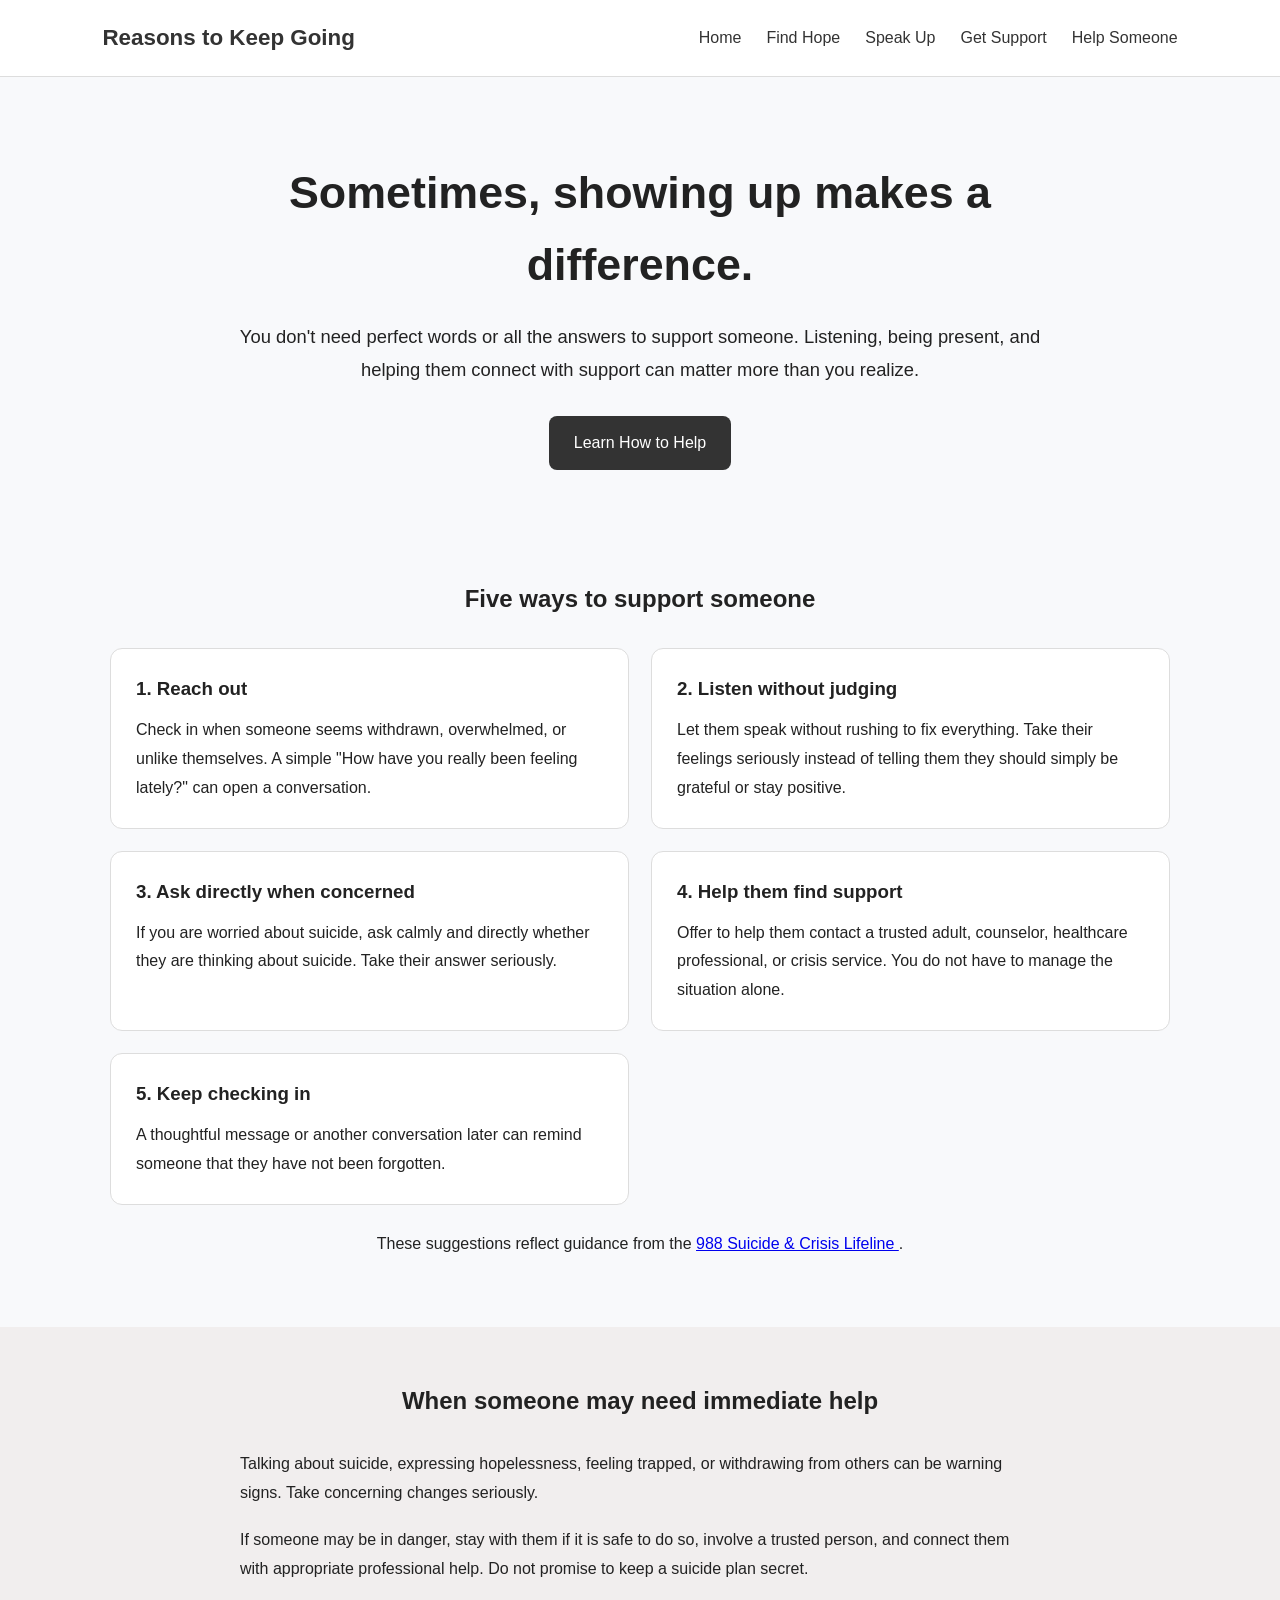
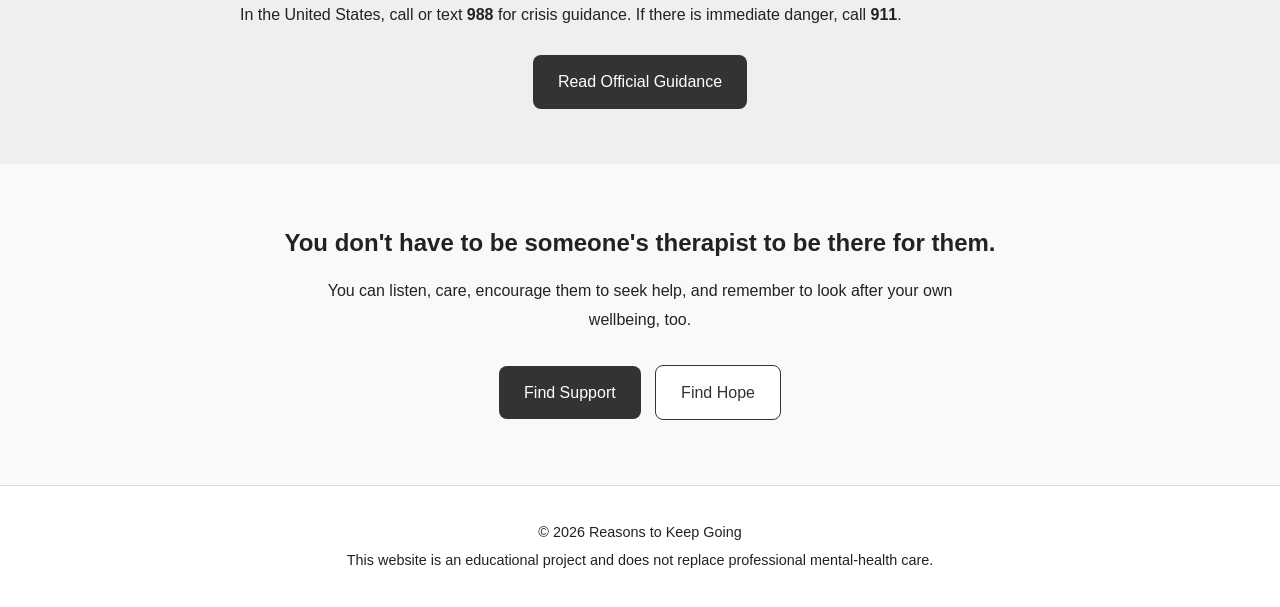
==== help-someone.html @ 3a7e7c44 "I created the help-someone.html file, I also added a new js file to support the interaction menu in " ====
<!DOCTYPE html>
<html lang="en">
<head>
    <meta charset="UTF-8">
    <meta name="viewport" content="width=device-width, initial-scale=1.0">
    <title>Help Someone | Reasons to Keep Going</title>
    <link rel="stylesheet" href="style.css">
</head>

<body>
    <header>
        <nav>
            <a href="index.html" class="logo">Reasons to Keep Going</a>
            <ul>
                <li><a href="index.html">Home</a></li>
                <li><a href="hope.html">Find Hope</a></li>
                <li><a href="speak.html">Speak Up</a></li>
                <li><a href="support.html">Get Support</a></li>
                <li><a href="help-someone.html">Help Someone</a></li>
            </ul>
        </nav>
    </header>

    <main>
        <section class="help-hero">
            <h1>Sometimes, showing up makes a difference.</h1>
            <p>
                You don't need perfect words or all the answers to support
                someone. Listening, being present, and helping them connect
                with support can matter more than you realize.
            </p>
            <a href="#ways-to-help" class="button">Learn How to Help</a>
        </section>

        <section class="help-section" id="ways-to-help">
            <h2>Five ways to support someone</h2>

            <div class="help-grid">
                <article class="help-card">
                    <h3>1. Reach out</h3>
                    <p>
                        Check in when someone seems withdrawn, overwhelmed,
                        or unlike themselves. A simple "How have you really
                        been feeling lately?" can open a conversation.
                    </p>
                </article>

                <article class="help-card">
                    <h3>2. Listen without judging</h3>
                    <p>
                        Let them speak without rushing to fix everything.
                        Take their feelings seriously instead of telling
                        them they should simply be grateful or stay positive.
                    </p>
                </article>

                <article class="help-card">
                    <h3>3. Ask directly when concerned</h3>
                    <p>
                        If you are worried about suicide, ask calmly and
                        directly whether they are thinking about suicide.
                        Take their answer seriously.
                    </p>
                </article>

                <article class="help-card">
                    <h3>4. Help them find support</h3>
                    <p>
                        Offer to help them contact a trusted adult,
                        counselor, healthcare professional, or crisis service.
                        You do not have to manage the situation alone.
                    </p>
                </article>

                <article class="help-card">
                    <h3>5. Keep checking in</h3>
                    <p>
                        A thoughtful message or another conversation later
                        can remind someone that they have not been forgotten.
                    </p>
                </article>
            </div>

            <p class="help-source">
                These suggestions reflect guidance from the
                <a href="https://988lifeline.org/help-someone-else/">
                    988 Suicide & Crisis Lifeline
                </a>.
            </p>
        </section>

        <section class="warning-section">
            <h2>When someone may need immediate help</h2>
            <p>
                Talking about suicide, expressing hopelessness, feeling
                trapped, or withdrawing from others can be warning signs.
                Take concerning changes seriously.
            </p>
            <p>
                If someone may be in danger, stay with them if it is safe
                to do so, involve a trusted person, and connect them with
                appropriate professional help. Do not promise to keep a
                suicide plan secret.
            </p>
            <p>
                In the United States, call or text <strong>988</strong>
                for crisis guidance. If there is immediate danger, call
                <strong>911</strong>.
            </p>
            <a href="https://988lifeline.org/help-someone-else/"
               class="button">
                Read Official Guidance
            </a>
        </section>

        <section class="help-closing">
            <h2>You don't have to be someone's therapist to be there for them.</h2>
            <p>
                You can listen, care, encourage them to seek help,
                and remember to look after your own wellbeing, too.
            </p>
            <a href="support.html" class="button">Find Support</a>
            <a href="hope.html" class="button secondary">Find Hope</a>
        </section>
    </main>

    <footer>
        <p>© 2026 Reasons to Keep Going</p>
        <p>
            This website is an educational project and does not
            replace professional mental-health care.
        </p>
    </footer>
</body>
</html>
---- style.css ----
/* =========================
   GENERAL PAGE SETTINGS
   ========================= */

* {
    box-sizing: border-box;
    margin: 0;
    padding: 0;
}

body {
    font-family: Arial, sans-serif;
    line-height: 1.6;
    background-color: #f8f9fb;
    color: #222;
}


/* =========================
   NAVIGATION
   ========================= */

header {
    background-color: white;
    padding: 20px 8%;
    border-bottom: 1px solid #ddd;
}

nav {
    display: flex;
    justify-content: space-between;
    align-items: center;
}

.logo {
    font-size: 1.4rem;
    font-weight: bold;
    text-decoration: none;
    color: #333;
}

nav ul {
    display: flex;
    list-style: none;
    gap: 25px;
}

nav ul a {
    text-decoration: none;
    color: #333;
}


/* =========================
   HERO SECTION
   ========================= */

.hero {
    min-height: 70vh;
    display: flex;
    justify-content: center;
    align-items: center;
    text-align: center;
    padding: 60px 20px;
}

.hero-content {
    max-width: 800px;
}

.hero h1 {
    font-size: 3.5rem;
    margin-bottom: 20px;
}

.hero p {
    font-size: 1.3rem;
    margin-bottom: 30px;
}


/* =========================
   BUTTONS
   ========================= */

.button {
    display: inline-block;
    padding: 14px 25px;
    margin: 5px;
    text-decoration: none;
    border-radius: 8px;
    background-color: #333;
    color: white;
}

.button.secondary {
    background-color: white;
    color: #333;
    border: 1px solid #333;
}


/* =========================
   INTRODUCTION
   ========================= */

.introduction {
    max-width: 800px;
    margin: auto;
    padding: 70px 20px;
    text-align: center;
}

.introduction h2 {
    font-size: 2rem;
    margin-bottom: 20px;
}

.introduction p {
    margin-bottom: 15px;
}


/* =========================
   OPTIONS
   ========================= */

.options {
    padding: 70px 8%;
    text-align: center;
}

.options h2 {
    margin-bottom: 40px;
}

.option-card {
    background-color: white;
    padding: 30px;
    margin: 15px;
    display: inline-block;
    width: 28%;
    min-width: 250px;
    vertical-align: top;
    border-radius: 12px;
    border: 1px solid #ddd;
}

.option-card h3 {
    margin-bottom: 15px;
}

.option-card p {
    margin-bottom: 20px;
}

.option-card a {
    text-decoration: none;
    font-weight: bold;
}


/* =========================
   CRISIS SUPPORT
   ========================= */

.crisis-section {
    padding: 60px 20px;
    text-align: center;
    background-color: #eee;
}

.crisis-section h2 {
    margin-bottom: 15px;
}

.crisis-section p {
    margin-bottom: 20px;
}

.crisis-section a {
    font-weight: bold;
}


/* =========================
   FOOTER
   ========================= */

footer {
    padding: 30px;
    text-align: center;
    background-color: white;
    border-top: 1px solid #ddd;
}

footer p {
    margin: 5px;
    font-size: 0.9rem;
}

/* =========================
   FIND HOPE PAGE
   ========================= */

.hope-introduction {
    max-width: 800px;
    margin: auto;
    padding: 80px 20px 50px;
    text-align: center;
}

.hope-introduction h1 {
    font-size: 3rem;
    margin-bottom: 20px;
}

.hope-introduction p {
    font-size: 1.2rem;
}


/* =========================
   REASONS
   ========================= */

.reasons {
    padding: 50px 8%;
    text-align: center;
}

.reasons h2 {
    font-size: 2rem;
    margin-bottom: 40px;
}


/* Individual reason cards */

.reason-card {
    display: inline-block;
    vertical-align: top;

    width: 30%;
    min-width: 260px;

    margin: 15px;
    padding: 30px;

    background-color: white;

    border: 1px solid #ddd;
    border-radius: 12px;

    text-align: left;
}


/* Reason card heading */

.reason-card h3 {
    margin-bottom: 15px;
}


/* Reason card paragraph */

.reason-card p {
    line-height: 1.7;
}


/* =========================
   HOPE ACTION
   ========================= */

.hope-action {
    padding: 70px 20px;
    text-align: center;
}

.hope-action h2 {
    margin-bottom: 15px;
}

.hope-action p {
    max-width: 650px;
    margin: 0 auto 25px;
}


/* =========================
   SUPPORT SECTION
   ========================= */

.hope-support {
    padding: 70px 20px;
    text-align: center;
    background-color: #eee;
}

.hope-support h2 {
    margin-bottom: 15px;
}

.hope-support p {
    max-width: 650px;
    margin: 0 auto 25px;
}

/* =========================
   SPEAK UP PAGE
   ========================= */

.speak-introduction {
    max-width: 800px;
    margin: auto;
    padding: 80px 20px 40px;
    text-align: center;
}

.speak-introduction h1 {
    font-size: 3rem;
    margin-bottom: 20px;
}

.speak-introduction p {
    font-size: 1.2rem;
}

.reflection-section {
    max-width: 900px;
    margin: auto;
    padding: 40px 20px 70px;
}

.reflection-section h2 {
    margin-bottom: 15px;
    text-align: center;
}

.reflection-section > p {
    margin-bottom: 30px;
    text-align: center;
}

.prompt-list {
    display: flex;
    flex-wrap: wrap;
    justify-content: center;
    gap: 12px;
    margin-bottom: 35px;
}

.prompt-button {
    padding: 14px 18px;
    background-color: white;
    border: 1px solid #ccc;
    border-radius: 10px;
    font: inherit;
    cursor: pointer;
}

.prompt-button:hover,
.prompt-button:focus-visible {
    border-color: #555;
    background-color: #f0f0f0;
}

.reflection-box {
    padding: 30px;
    background-color: white;
    border: 1px solid #ddd;
    border-radius: 12px;
}

.reflection-box label {
    display: block;
    font-size: 1.2rem;
    font-weight: bold;
    margin-bottom: 8px;
}

#privacy-note {
    margin-bottom: 15px;
    font-size: 0.9rem;
    color: #555;
}

#reflection {
    display: block;
    width: 100%;
    padding: 15px;
    font: inherit;
    line-height: 1.6;
    border: 1px solid #bbb;
    border-radius: 8px;
    resize: vertical;
}

#reflection:focus-visible {
    outline: 2px solid #333;
    outline-offset: 2px;
}

.reflection-actions {
    margin-top: 15px;
}

#reflection-status {
    margin-top: 12px;
    font-size: 0.9rem;
}

.speak-next {
    padding: 65px 20px;
    text-align: center;
    background-color: #eee;
}

.speak-next h2 {
    margin-bottom: 15px;
}

.speak-next p {
    max-width: 650px;
    margin: 0 auto 25px;
}

@media (max-width: 700px) {
    nav {
        flex-direction: column;
        gap: 15px;
    }

    nav ul {
        flex-wrap: wrap;
        justify-content: center;
        gap: 12px;
    }

    .speak-introduction h1 {
        font-size: 2.2rem;
    }

    .reflection-box {
        padding: 20px;
    }
}



/* =========================
   GET SUPPORT PAGE
   ========================= */

.support-introduction {
    max-width: 850px;
    margin: auto;
    padding: 80px 20px 50px;
    text-align: center;
}

.support-introduction h1 {
    font-size: 2.8rem;
    margin-bottom: 20px;
}

.support-introduction p {
    font-size: 1.15rem;
    line-height: 1.7;
}

.support-options {
    max-width: 1100px;
    margin: auto;
    padding: 40px 20px 70px;
}

.support-options > h2 {
    text-align: center;
    margin-bottom: 30px;
}

.support-grid {
    display: grid;
    grid-template-columns: repeat(3, minmax(0, 1fr));
    gap: 24px;
}

.support-card {
    padding: 25px;
    border: 1px solid #ddd;
    border-radius: 12px;
    background-color: white;
    line-height: 1.7;
}

.support-card h3 {
    margin-bottom: 15px;
}

.support-card a {
    display: inline-block;
    margin-top: 10px;
}

.support-reminder {
    padding: 60px 20px;
    text-align: center;
    background-color: #eee;
}

.support-reminder h2 {
    margin-bottom: 15px;
}

.support-reminder p {
    max-width: 650px;
    margin: 0 auto 25px;
    line-height: 1.7;
}

@media (max-width: 800px) {
    .support-grid {
        grid-template-columns: 1fr;
    }

    .support-introduction h1 {
        font-size: 2.2rem;
    }
}


/* =========================
   INTERACTIVE SUPPORT CHECK-IN
   ========================= */

.support-checkin {
    max-width: 750px;
    margin: 40px auto;
    padding: 30px;
    border: 1px solid #ddd;
    border-radius: 12px;
    background-color: white;
}

.support-checkin h2 {
    margin-bottom: 15px;
}

.support-checkin p {
    line-height: 1.7;
}

.support-checkin label {
    display: block;
    margin: 20px 0 8px;
    font-weight: bold;
}

#support-choice {
    display: block;
    width: 100%;
    padding: 12px;
    margin-bottom: 18px;
    font: inherit;
    border: 1px solid #bbb;
    border-radius: 8px;
    background-color: white;
}

#support-checkin-button {
    cursor: pointer;
    font: inherit;
}

#support-feedback {
    margin-top: 20px;
    padding: 15px;
    border-radius: 8px;
    line-height: 1.7;
    overflow-wrap: anywhere;
}

#support-feedback:empty {
    display: none;
}

#support-feedback:not(:empty) {
    background-color: #f0f0f0;
}

#support-feedback a {
    display: inline-block;
    margin-top: 8px;
}

@media (max-width: 700px) {
    .support-checkin {
        margin: 25px 15px;
        padding: 20px;
    }
}



/* =========================
   HELP SOMEONE PAGE
   ========================= */

.help-hero {
    max-width: 850px;
    margin: auto;
    padding: 80px 20px 60px;
    text-align: center;
}

.help-hero h1 {
    font-size: 2.8rem;
    margin-bottom: 20px;
}

.help-hero p {
    font-size: 1.15rem;
    line-height: 1.8;
    margin-bottom: 25px;
}

.help-section {
    max-width: 1100px;
    margin: auto;
    padding: 45px 20px 70px;
}

.help-section > h2,
.warning-section h2 {
    text-align: center;
    margin-bottom: 30px;
}

.help-grid {
    display: grid;
    grid-template-columns: repeat(2, minmax(0, 1fr));
    gap: 22px;
}

.help-card {
    padding: 25px;
    border: 1px solid #ddd;
    border-radius: 12px;
    background-color: white;
}

.help-card h3 {
    margin-bottom: 12px;
}

.help-card p,
.warning-section p,
.help-closing p {
    line-height: 1.8;
}

.help-source {
    margin-top: 25px;
    text-align: center;
    line-height: 1.7;
}

.warning-section {
    padding: 55px 20px;
    background-color: #f1eeee;
}

.warning-section > p {
    max-width: 800px;
    margin: 0 auto 18px;
}

.warning-section .button {
    display: table;
    margin: 25px auto 0;
}

.help-closing {
    padding: 60px 20px;
    text-align: center;
}

.help-closing h2 {
    margin-bottom: 15px;
}

.help-closing p {
    max-width: 700px;
    margin: 0 auto 25px;
}

@media (max-width: 700px) {
    .help-hero h1 {
        font-size: 2.2rem;
    }

    .help-grid {
        grid-template-columns: 1fr;
    }
}
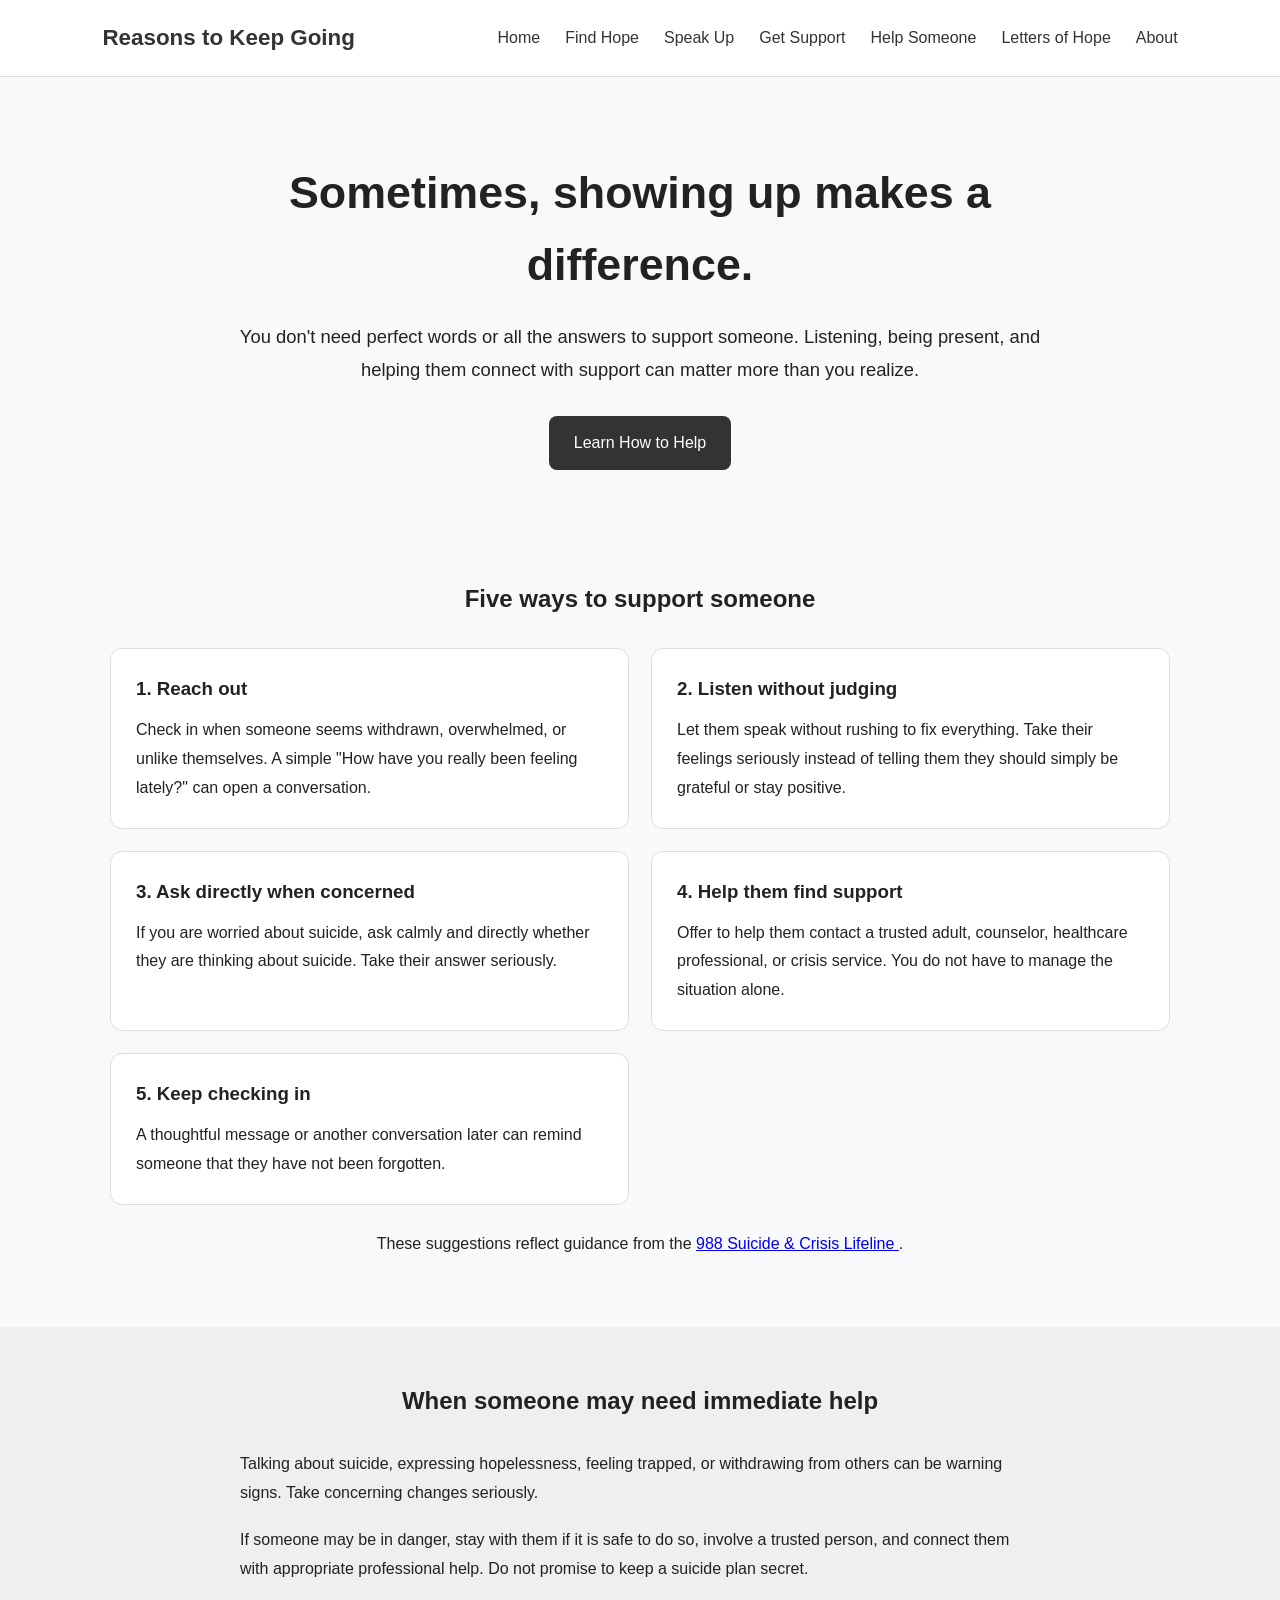
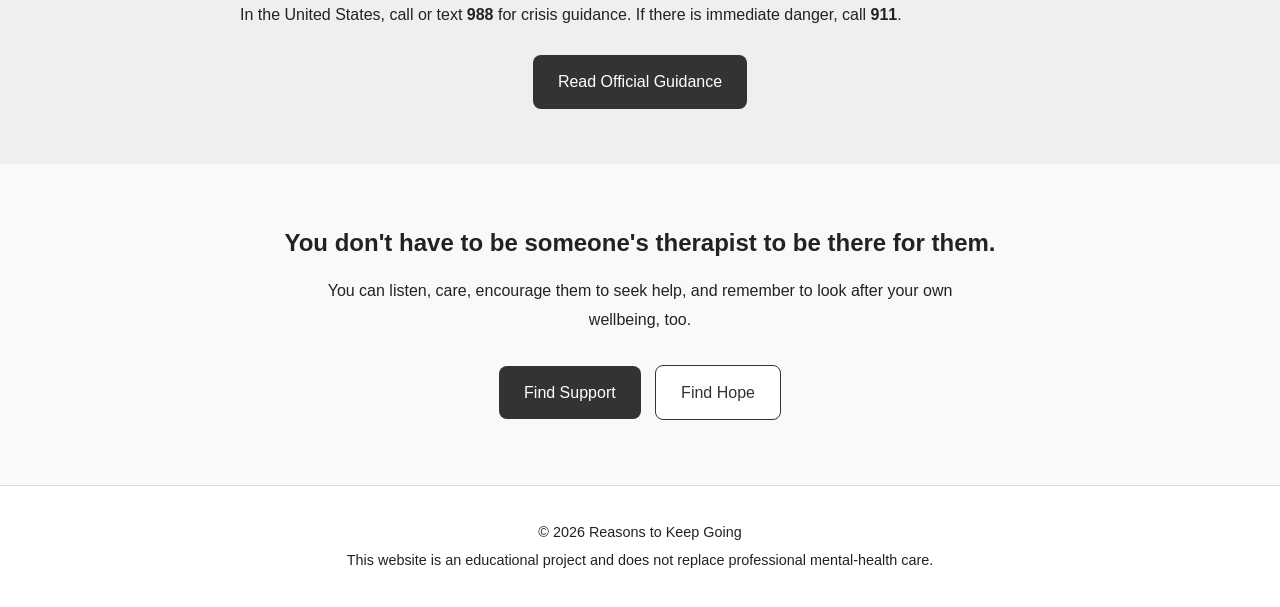
==== commit b3c3fe6a: "I created the letters.html file and everything relating to the letter file, I also started working o" ====
--- a/help-someone.html
+++ b/help-someone.html
@@ -18,6 +18,8 @@
                 <li><a href="speak.html">Speak Up</a></li>
                 <li><a href="support.html">Get Support</a></li>
                 <li><a href="help-someone.html">Help Someone</a></li>
+                <li><a href="letters.html">Letters of Hope</a></li>
+                <li><a href="about.html" class="active">About</a></li>
             </ul>
         </nav>
     </header>
--- a/style.css
+++ b/style.css
@@ -706,3 +706,236 @@
         grid-template-columns: 1fr;
     }
 }
+
+
+
+/* =========================
+   LETTERS OF HOPE
+   ========================= */
+
+.letters-hero {
+    max-width: 850px;
+    margin: auto;
+    padding: 75px 20px 55px;
+    text-align: center;
+}
+
+.letters-hero h1 {
+    font-size: 2.8rem;
+    margin-bottom: 18px;
+}
+
+.letters-hero p {
+    line-height: 1.8;
+    margin-bottom: 25px;
+}
+
+.letter-library,
+.write-letter {
+    max-width: 1050px;
+    margin: auto;
+    padding: 45px 20px 65px;
+}
+
+.letter-library h2,
+.write-letter h2 {
+    margin-bottom: 15px;
+}
+
+.letter-library > p,
+.write-letter > p {
+    line-height: 1.7;
+    margin-bottom: 24px;
+}
+
+.letter-library label,
+.write-letter label {
+    display: block;
+    font-weight: bold;
+    margin: 18px 0 8px;
+}
+
+#letter-filter,
+#letter-theme,
+#letter-title,
+#letter-message {
+    width: 100%;
+    padding: 12px;
+    font: inherit;
+    border: 1px solid #bbb;
+    border-radius: 8px;
+}
+
+#letter-filter {
+    max-width: 350px;
+    margin-bottom: 25px;
+    background-color: white;
+}
+
+.letter-grid {
+    display: grid;
+    grid-template-columns: repeat(2, minmax(0, 1fr));
+    gap: 22px;
+}
+
+.letter-card,
+.letter-preview {
+    padding: 25px;
+    border: 1px solid #ddd;
+    border-radius: 12px;
+    background-color: white;
+    line-height: 1.8;
+    overflow-wrap: anywhere;
+}
+
+.letter-card h3 {
+    margin: 10px 0;
+}
+
+.letter-theme {
+    font-size: 0.9rem;
+    font-weight: bold;
+    color: #555;
+}
+
+.letter-signature {
+    margin-top: 20px;
+    font-style: italic;
+}
+
+.write-letter form {
+    display: grid;
+    gap: 10px;
+}
+
+.write-letter form label {
+    margin-bottom: 0;
+}
+
+#letter-message {
+    resize: vertical;
+}
+
+.letter-privacy {
+    font-size: 0.9rem;
+    line-height: 1.7;
+}
+
+.write-letter form button {
+    justify-self: start;
+    cursor: pointer;
+    font: inherit;
+}
+
+.letter-preview {
+    margin-top: 30px;
+}
+
+.letter-preview h3,
+.letter-preview h4 {
+    margin: 12px 0;
+}
+
+.letters-safety {
+    padding: 55px 20px;
+    text-align: center;
+    background-color: #eee;
+}
+
+.letters-safety p {
+    max-width: 750px;
+    margin: 20px auto;
+    line-height: 1.8;
+}
+
+@media (max-width: 700px) {
+    .letters-hero h1 {
+        font-size: 2.2rem;
+    }
+
+    .letter-grid {
+        grid-template-columns: 1fr;
+    }
+
+    .write-letter form button {
+        width: 100%;
+    }
+}
+
+
+
+/* About page */
+
+.page-hero {
+    padding: 70px 8%;
+    text-align: center;
+}
+
+.page-hero h1 {
+    max-width: 850px;
+    margin: 15px auto;
+}
+
+.page-hero > p:last-child {
+    max-width: 700px;
+    margin: 0 auto;
+    line-height: 1.8;
+}
+
+.eyebrow {
+    text-transform: uppercase;
+    letter-spacing: 2px;
+    font-weight: bold;
+}
+
+.content-section {
+    max-width: 1100px;
+    margin: 0 auto;
+    padding: 35px 8%;
+}
+
+.content-section h2 {
+    margin-bottom: 16px;
+}
+
+.content-section p {
+    line-height: 1.8;
+    margin-bottom: 16px;
+}
+
+.feature-grid {
+    display: grid;
+    grid-template-columns: repeat(2, minmax(0, 1fr));
+    gap: 20px;
+    margin-top: 24px;
+}
+
+.feature-card {
+    padding: 24px;
+    border: 1px solid #ddd;
+    border-radius: 12px;
+}
+
+.feature-card h3 {
+    margin-bottom: 12px;
+}
+
+.feature-card a {
+    display: inline-block;
+    margin-top: 8px;
+    font-weight: bold;
+}
+
+@media (max-width: 700px) {
+    .feature-grid {
+        grid-template-columns: 1fr;
+    }
+
+    .page-hero {
+        padding: 45px 6%;
+    }
+
+    .content-section {
+        padding: 25px 6%;
+    }
+}
